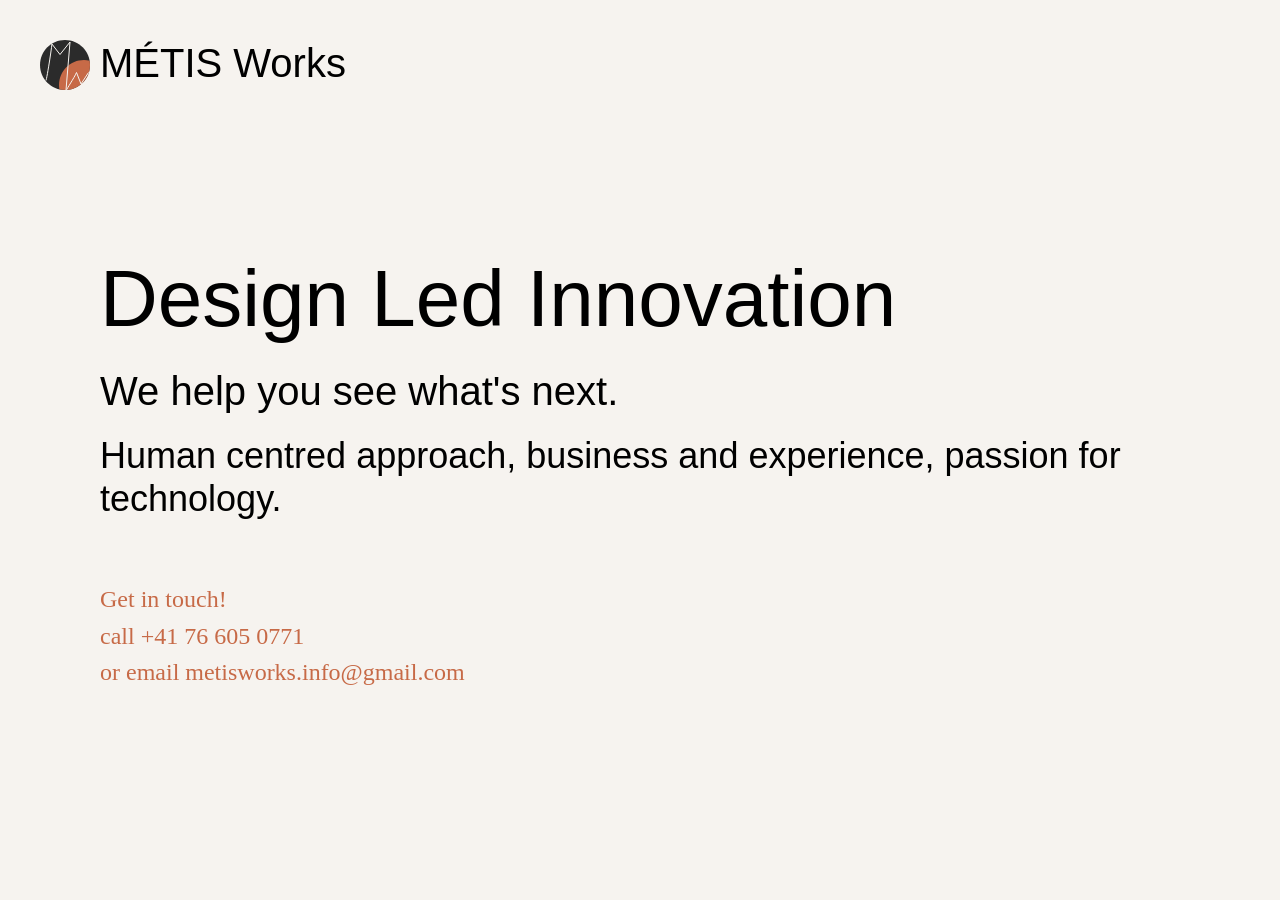
==== index.html @ a47b6bac "Remove background element to match current Figma design" ====
<!DOCTYPE html>
<html lang="en">
<head>
    <meta charset="UTF-8">
    <meta name="viewport" content="width=device-width, initial-scale=1.0">
    <title>MÉTIS Works - Design Led Innovation</title>
    <meta name="description" content="We help you see what's next by bridging human centricity, technology and business goals.">
    <meta name="keywords" content="design, innovation, technology, human-centric design">
    <meta name="author" content="MÉTIS Works">
    
    <!-- Open Graph / Social Media -->
    <meta property="og:type" content="website">
    <meta property="og:title" content="MÉTIS Works - Design Led Innovation">
    <meta property="og:description" content="We help you see what's next by bridging human centricity, technology and business goals.">
    
    <!-- Favicon -->
    <link rel="icon" type="image/svg+xml" href="assets/logo.svg">
    
    <link rel="stylesheet" href="styles.css">
</head>
<body>
    <div class="container">
        <!-- Logo -->
        <div class="logo-container">
            <img src="assets/logo.svg" alt="MÉTIS Works Logo" class="logo">
        </div>

        <!-- Brand Name -->
        <h1 class="brand-name">MÉTIS Works</h1>

        <!-- Main Content Wrapper with 75px Gap -->
        <div class="main-content-wrapper">
            <!-- Content Container -->
            <div class="content-container">
                <h2 class="main-heading">Design Led Innovation</h2>
                <p class="description-line1">We  help you see what's next.</p>
                <p class="description-line2">Human centred approach, business and experience, passion for technology.</p>
            </div>

            <!-- Contact Information -->
            <div class="contact-info">
                Get in touch!<br>
                call +41 76 605 0771<br>
                or email metisworks.info@gmail.com
            </div>
        </div>
    </div>
</body>
</html>
---- styles.css ----
/* Reset and Base Styles */
* {
    margin: 0;
    padding: 0;
    box-sizing: border-box;
}

body {
    font-family: 'Helvetica Neue', Helvetica, Arial, sans-serif;
    background-color: #F6F3EF;
    color: #000000;
    overflow-x: hidden;
    overflow-y: auto;
    position: relative;
    min-height: 100vh;
    -webkit-font-smoothing: antialiased;
    -moz-osx-font-smoothing: grayscale;
    text-rendering: optimizeLegibility;
}

/* Main Container */
.container {
    width: 1440px;
    height: 1024px;
    position: relative;
    background-color: #F6F3EF;
    margin: 0 auto;
}

/* Logo */
.logo-container {
    position: absolute;
    left: 56px;
    top: 50px;
    width: 50px;
    height: 51px;
    z-index: 10;
}

.logo {
    width: 100%;
    height: 100%;
    display: block;
}

/* Brand Name */
.brand-name {
    position: absolute;
    left: 131px;
    top: 47px;
    width: 318px;
    height: 58px;
    font-family: 'Helvetica Neue', Helvetica, Arial, sans-serif;
    font-weight: 400;
    font-size: 50px;
    line-height: 1.193em;
    color: #000000;
    margin: 0;
    z-index: 10;
}

/* Main Content Wrapper with 75px Gap */
.main-content-wrapper {
    position: absolute;
    left: 123px;
    top: 358px;
    width: 1397px;
    display: flex;
    flex-direction: column;
    gap: 75px;
    z-index: 10;
}

/* Content Container with 20px Internal Gap */
.content-container {
    display: flex;
    flex-direction: column;
    gap: 20px;
}

/* Main Heading */
.main-heading {
    font-family: 'Helvetica Neue', Helvetica, Arial, sans-serif;
    font-weight: 500;
    font-size: 100px;
    line-height: 1.221em;
    color: #000000;
    margin: 0;
}

/* Description Line 1 */
.description-line1 {
    font-family: 'Helvetica Neue', Helvetica, Arial, sans-serif;
    font-weight: 400;
    font-size: 50px;
    line-height: 1.193em;
    color: #000000;
    margin: 0;
}

/* Description Line 2 */
.description-line2 {
    font-family: 'Helvetica Neue', Helvetica, Arial, sans-serif;
    font-weight: 400;
    font-size: 44px;
    line-height: 1.193em;
    color: #000000;
    margin: 0;
    max-width: 1034px;
}

/* Contact Information */
.contact-info {
    width: 1020px;
    font-family: 'Canela', Georgia, serif;
    font-weight: 400;
    font-size: 30px;
    line-height: 1.51em;
    color: #C76A47;
    margin: 0;
}

/* Responsive Design */
@media screen and (max-width: 1440px) {
    .container {
        width: 100%;
        height: auto;
        min-height: 100vh;
        padding: 40px 60px;
    }

    .logo-container {
        left: 40px;
        top: 40px;
    }

    .brand-name {
        left: 100px;
        top: 40px;
        font-size: 40px;
        width: auto;
    }

    .main-content-wrapper {
        left: 100px;
        top: 250px;
        width: calc(100% - 200px);
        gap: 60px;
    }

    .content-container {
        gap: 20px;
    }

    .main-heading {
        font-size: 80px;
    }

    .description-line1 {
        font-size: 40px;
    }

    .description-line2 {
        font-size: 36px;
        max-width: 100%;
    }

    .contact-info {
        font-size: 24px;
        width: 100%;
    }
}

@media screen and (max-width: 768px) {
    .container {
        padding: 20px 30px;
    }

    .logo-container {
        left: 20px;
        top: 20px;
        width: 40px;
        height: 40px;
    }

    .brand-name {
        left: 70px;
        top: 22px;
        font-size: 28px;
    }

    .main-content-wrapper {
        left: 30px;
        top: 130px;
        width: calc(100% - 60px);
        gap: 50px;
    }

    .content-container {
        gap: 15px;
    }

    .main-heading {
        font-size: 48px;
    }

    .description-line1 {
        font-size: 24px;
    }

    .description-line2 {
        font-size: 22px;
        max-width: 100%;
    }

    .contact-info {
        font-size: 18px;
        width: 100%;
    }
}
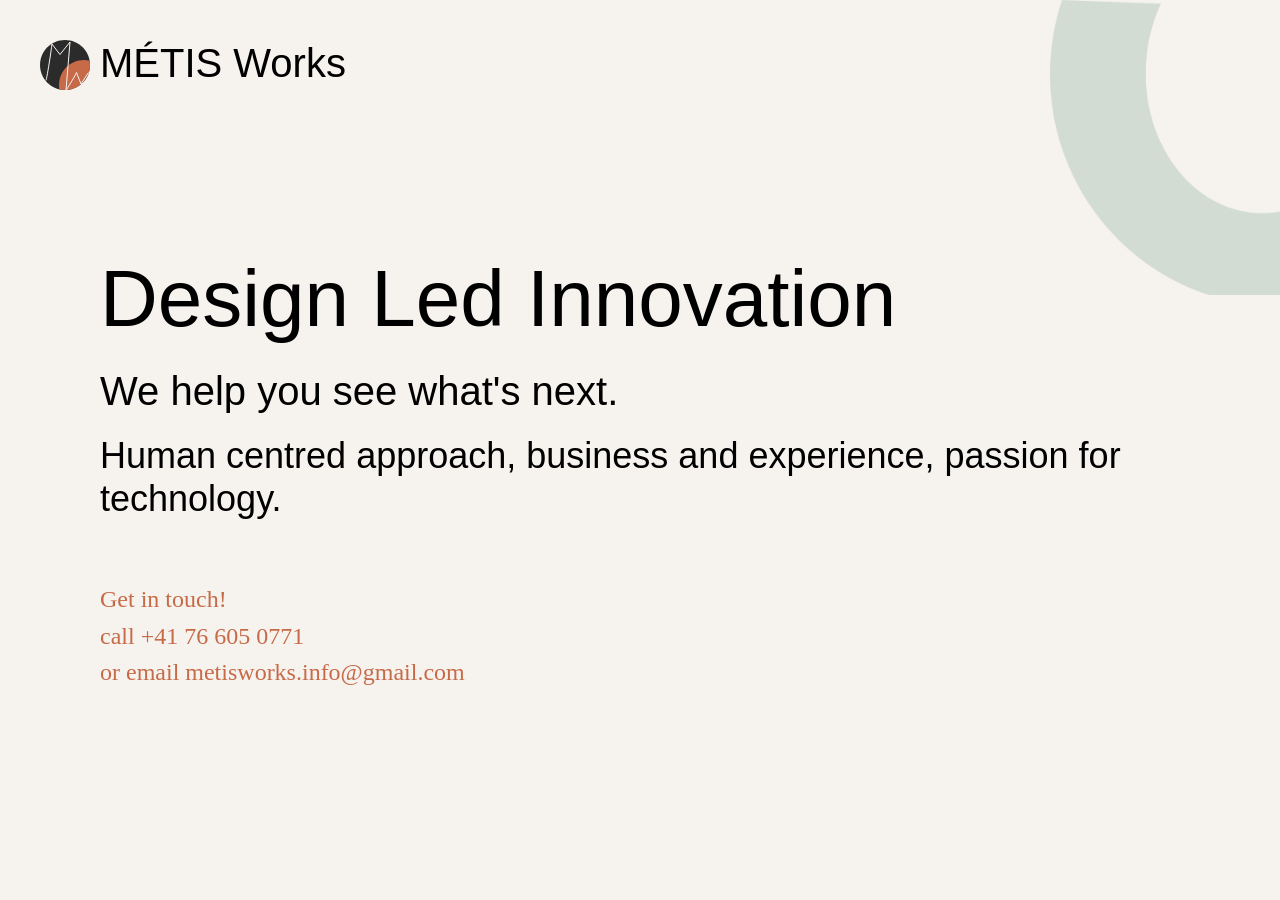
==== commit 2b4fac4f: "Restore background element - confirmed present in Figma at position x:1184 y:-1" ====
--- a/index.html
+++ b/index.html
@@ -20,6 +20,11 @@
 </head>
 <body>
     <div class="container">
+        <!-- Decorative Background Elements (Bottom Layer) -->
+        <div class="background-shapes">
+            <img src="assets/background-shape-updated.png" alt="" class="background-shape-img">
+        </div>
+
         <!-- Logo -->
         <div class="logo-container">
             <img src="assets/logo.svg" alt="MÉTIS Works Logo" class="logo">
--- a/styles.css
+++ b/styles.css
@@ -120,6 +120,25 @@
     margin: 0;
 }
 
+/* Background Decorative Shapes */
+.background-shapes {
+    position: absolute;
+    left: 1184px;
+    top: -1px;
+    width: 353.29px;
+    height: 369.69px;
+    z-index: 1;
+    pointer-events: none;
+}
+
+.background-shape-img {
+    width: 100%;
+    height: 100%;
+    display: block;
+    object-fit: cover;
+    object-position: top left;
+}
+
 /* Responsive Design */
 @media screen and (max-width: 1440px) {
     .container {
@@ -169,6 +188,19 @@
         font-size: 24px;
         width: 100%;
     }
+
+    .background-shapes {
+        left: auto;
+        right: -50px;
+        top: 0;
+        width: 280px;
+        height: 295px;
+    }
+    
+    .background-shape-img {
+        width: 100%;
+        height: 100%;
+    }
 }
 
 @media screen and (max-width: 768px) {
@@ -217,5 +249,19 @@
         font-size: 18px;
         width: 100%;
     }
-}
-
+
+    .background-shapes {
+        left: auto;
+        right: -80px;
+        top: 0;
+        width: 200px;
+        height: 210px;
+    }
+    
+    .background-shape-img {
+        width: 100%;
+        height: 100%;
+        opacity: 0.8;
+    }
+}
+
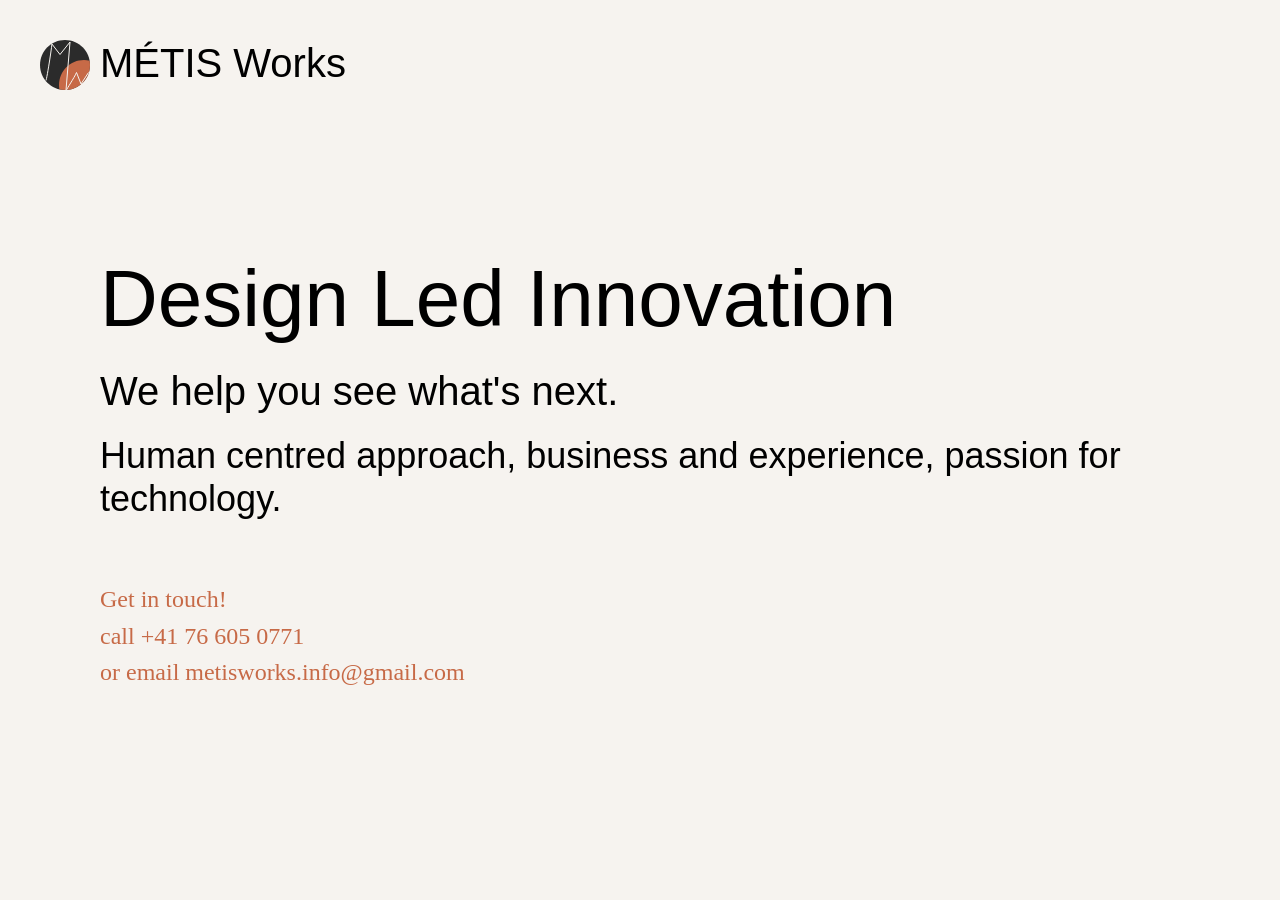
==== commit 1283ae1f: "Remove background-shape-updated.png and all related code" ====
--- a/index.html
+++ b/index.html
@@ -20,11 +20,6 @@
 </head>
 <body>
     <div class="container">
-        <!-- Decorative Background Elements (Bottom Layer) -->
-        <div class="background-shapes">
-            <img src="assets/background-shape-updated.png" alt="" class="background-shape-img">
-        </div>
-
         <!-- Logo -->
         <div class="logo-container">
             <img src="assets/logo.svg" alt="MÉTIS Works Logo" class="logo">
--- a/styles.css
+++ b/styles.css
@@ -120,25 +120,6 @@
     margin: 0;
 }
 
-/* Background Decorative Shapes */
-.background-shapes {
-    position: absolute;
-    left: 1184px;
-    top: -1px;
-    width: 353.29px;
-    height: 369.69px;
-    z-index: 1;
-    pointer-events: none;
-}
-
-.background-shape-img {
-    width: 100%;
-    height: 100%;
-    display: block;
-    object-fit: cover;
-    object-position: top left;
-}
-
 /* Responsive Design */
 @media screen and (max-width: 1440px) {
     .container {
@@ -188,19 +169,6 @@
         font-size: 24px;
         width: 100%;
     }
-
-    .background-shapes {
-        left: auto;
-        right: -50px;
-        top: 0;
-        width: 280px;
-        height: 295px;
-    }
-    
-    .background-shape-img {
-        width: 100%;
-        height: 100%;
-    }
 }
 
 @media screen and (max-width: 768px) {
@@ -249,19 +217,5 @@
         font-size: 18px;
         width: 100%;
     }
-
-    .background-shapes {
-        left: auto;
-        right: -80px;
-        top: 0;
-        width: 200px;
-        height: 210px;
-    }
-    
-    .background-shape-img {
-        width: 100%;
-        height: 100%;
-        opacity: 0.8;
-    }
-}
-
+}
+
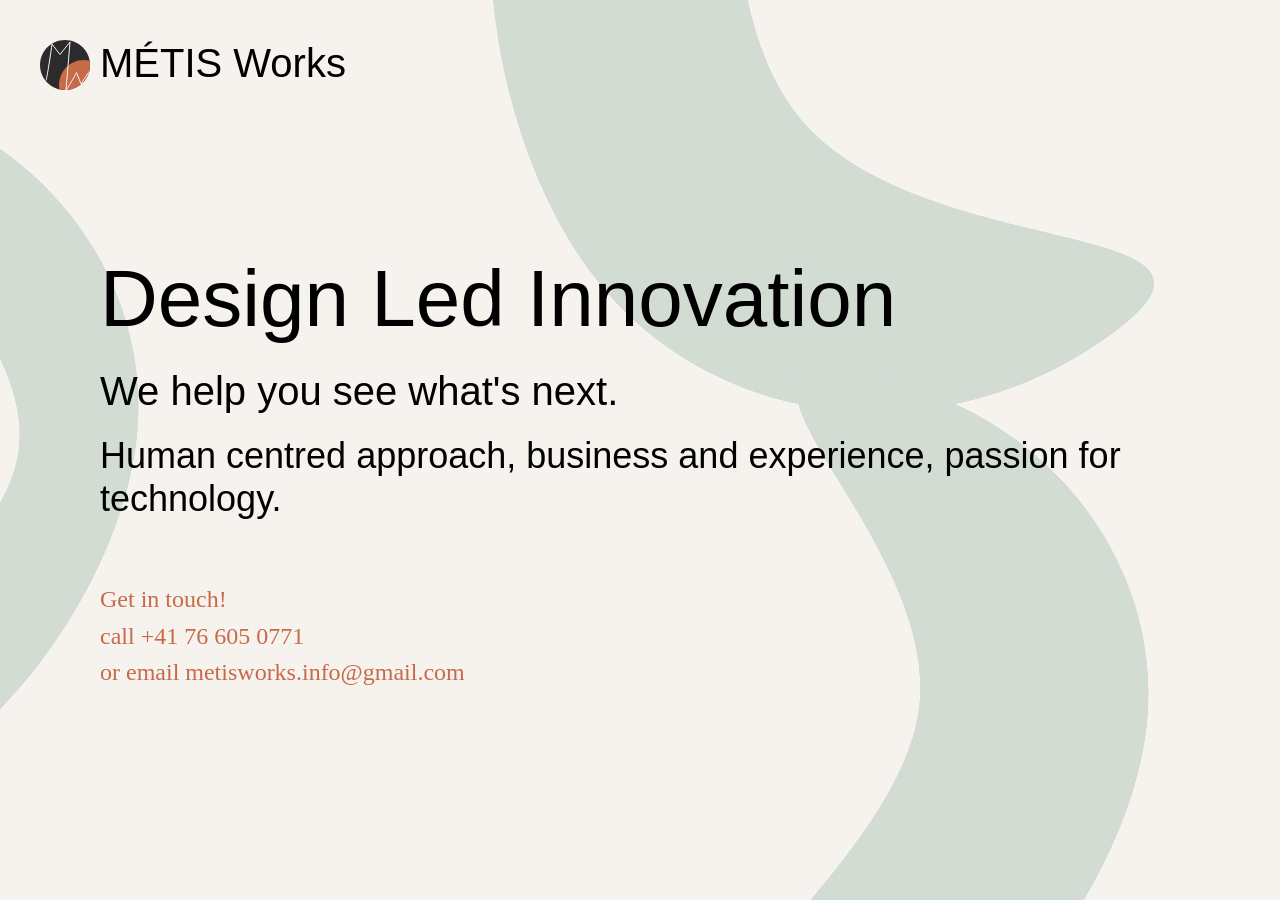
==== commit 99e5fc29: "Add 3 background ellipses from Figma with exact positioning and responsive design" ====
--- a/index.html
+++ b/index.html
@@ -20,6 +20,13 @@
 </head>
 <body>
     <div class="container">
+        <!-- Background Ellipses (Bottom Layer) -->
+        <div class="background-ellipses">
+            <img src="assets/ellipse-7.svg" alt="" class="ellipse-7">
+            <img src="assets/ellipse-5.svg" alt="" class="ellipse-5">
+            <img src="assets/ellipse-6.svg" alt="" class="ellipse-6">
+        </div>
+
         <!-- Logo -->
         <div class="logo-container">
             <img src="assets/logo.svg" alt="MÉTIS Works Logo" class="logo">
--- a/styles.css
+++ b/styles.css
@@ -120,6 +120,42 @@
     margin: 0;
 }
 
+/* Background Ellipses */
+.background-ellipses {
+    position: absolute;
+    top: 0;
+    left: 0;
+    width: 100%;
+    height: 100%;
+    z-index: 1;
+    pointer-events: none;
+    overflow: hidden;
+}
+
+.ellipse-7 {
+    position: absolute;
+    left: -442.08px;
+    top: 124.36px;
+    width: 657.69px;
+    height: 1041.28px;
+}
+
+.ellipse-5 {
+    position: absolute;
+    left: 676px;
+    top: -508px;
+    width: 998.61px;
+    height: 1097.73px;
+}
+
+.ellipse-6 {
+    position: absolute;
+    left: 985px;
+    top: 533px;
+    width: 674.61px;
+    height: 1043.98px;
+}
+
 /* Responsive Design */
 @media screen and (max-width: 1440px) {
     .container {
@@ -169,6 +205,27 @@
         font-size: 24px;
         width: 100%;
     }
+
+    .ellipse-7 {
+        left: -309px;
+        top: 87px;
+        width: 460px;
+        height: 729px;
+    }
+
+    .ellipse-5 {
+        left: 473px;
+        top: -356px;
+        width: 699px;
+        height: 768px;
+    }
+
+    .ellipse-6 {
+        left: 689px;
+        top: 373px;
+        width: 472px;
+        height: 731px;
+    }
 }
 
 @media screen and (max-width: 768px) {
@@ -217,5 +274,26 @@
         font-size: 18px;
         width: 100%;
     }
-}
-
+
+    .ellipse-7 {
+        left: -221px;
+        top: 62px;
+        width: 329px;
+        height: 521px;
+    }
+
+    .ellipse-5 {
+        left: 338px;
+        top: -254px;
+        width: 499px;
+        height: 549px;
+    }
+
+    .ellipse-6 {
+        left: 493px;
+        top: 267px;
+        width: 337px;
+        height: 522px;
+    }
+}
+
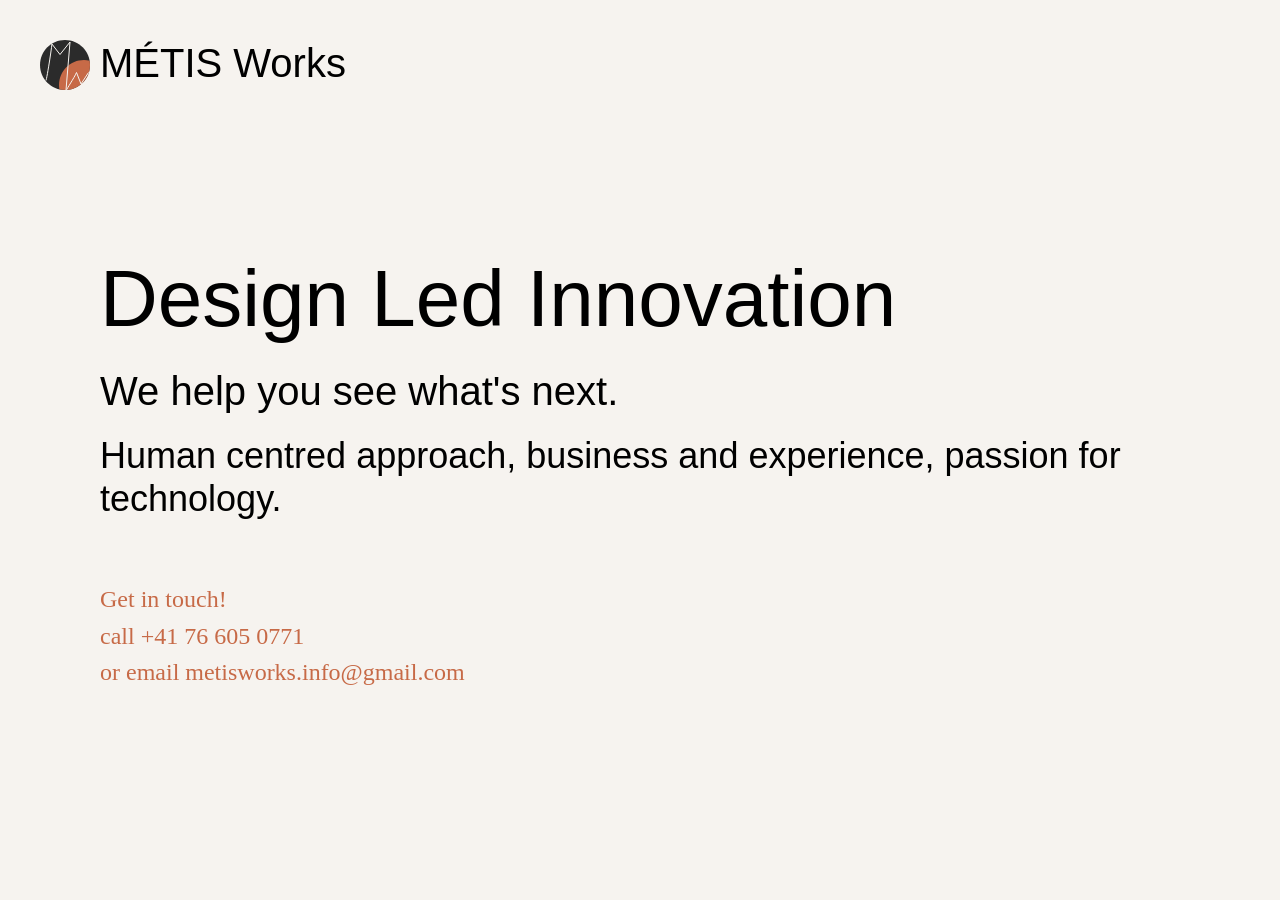
==== commit 95d39278: "Revert "Add 3 background ellipses from Figma with exact positioning and responsive design" This reve" ====
--- a/index.html
+++ b/index.html
@@ -20,13 +20,6 @@
 </head>
 <body>
     <div class="container">
-        <!-- Background Ellipses (Bottom Layer) -->
-        <div class="background-ellipses">
-            <img src="assets/ellipse-7.svg" alt="" class="ellipse-7">
-            <img src="assets/ellipse-5.svg" alt="" class="ellipse-5">
-            <img src="assets/ellipse-6.svg" alt="" class="ellipse-6">
-        </div>
-
         <!-- Logo -->
         <div class="logo-container">
             <img src="assets/logo.svg" alt="MÉTIS Works Logo" class="logo">
--- a/styles.css
+++ b/styles.css
@@ -120,42 +120,6 @@
     margin: 0;
 }
 
-/* Background Ellipses */
-.background-ellipses {
-    position: absolute;
-    top: 0;
-    left: 0;
-    width: 100%;
-    height: 100%;
-    z-index: 1;
-    pointer-events: none;
-    overflow: hidden;
-}
-
-.ellipse-7 {
-    position: absolute;
-    left: -442.08px;
-    top: 124.36px;
-    width: 657.69px;
-    height: 1041.28px;
-}
-
-.ellipse-5 {
-    position: absolute;
-    left: 676px;
-    top: -508px;
-    width: 998.61px;
-    height: 1097.73px;
-}
-
-.ellipse-6 {
-    position: absolute;
-    left: 985px;
-    top: 533px;
-    width: 674.61px;
-    height: 1043.98px;
-}
-
 /* Responsive Design */
 @media screen and (max-width: 1440px) {
     .container {
@@ -205,27 +169,6 @@
         font-size: 24px;
         width: 100%;
     }
-
-    .ellipse-7 {
-        left: -309px;
-        top: 87px;
-        width: 460px;
-        height: 729px;
-    }
-
-    .ellipse-5 {
-        left: 473px;
-        top: -356px;
-        width: 699px;
-        height: 768px;
-    }
-
-    .ellipse-6 {
-        left: 689px;
-        top: 373px;
-        width: 472px;
-        height: 731px;
-    }
 }
 
 @media screen and (max-width: 768px) {
@@ -274,26 +217,5 @@
         font-size: 18px;
         width: 100%;
     }
-
-    .ellipse-7 {
-        left: -221px;
-        top: 62px;
-        width: 329px;
-        height: 521px;
-    }
-
-    .ellipse-5 {
-        left: 338px;
-        top: -254px;
-        width: 499px;
-        height: 549px;
-    }
-
-    .ellipse-6 {
-        left: 493px;
-        top: 267px;
-        width: 337px;
-        height: 522px;
-    }
-}
-
+}
+
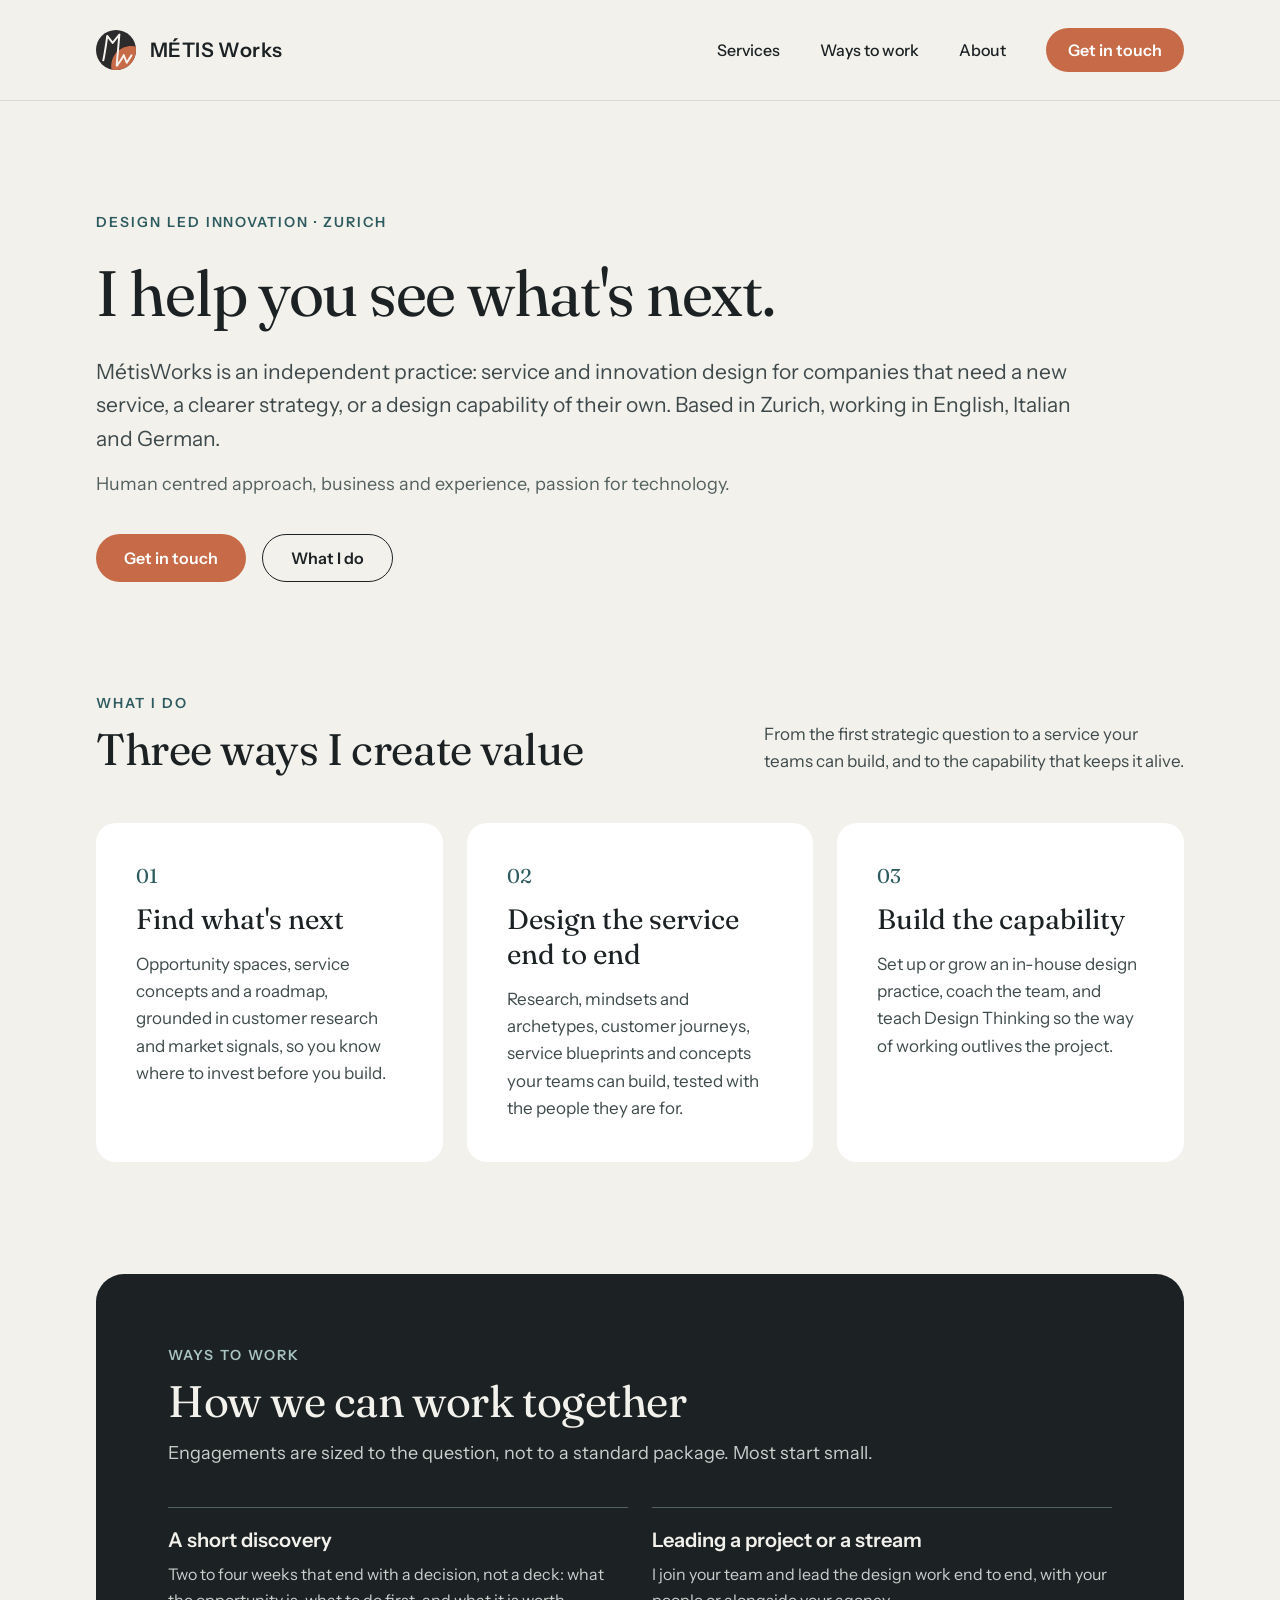
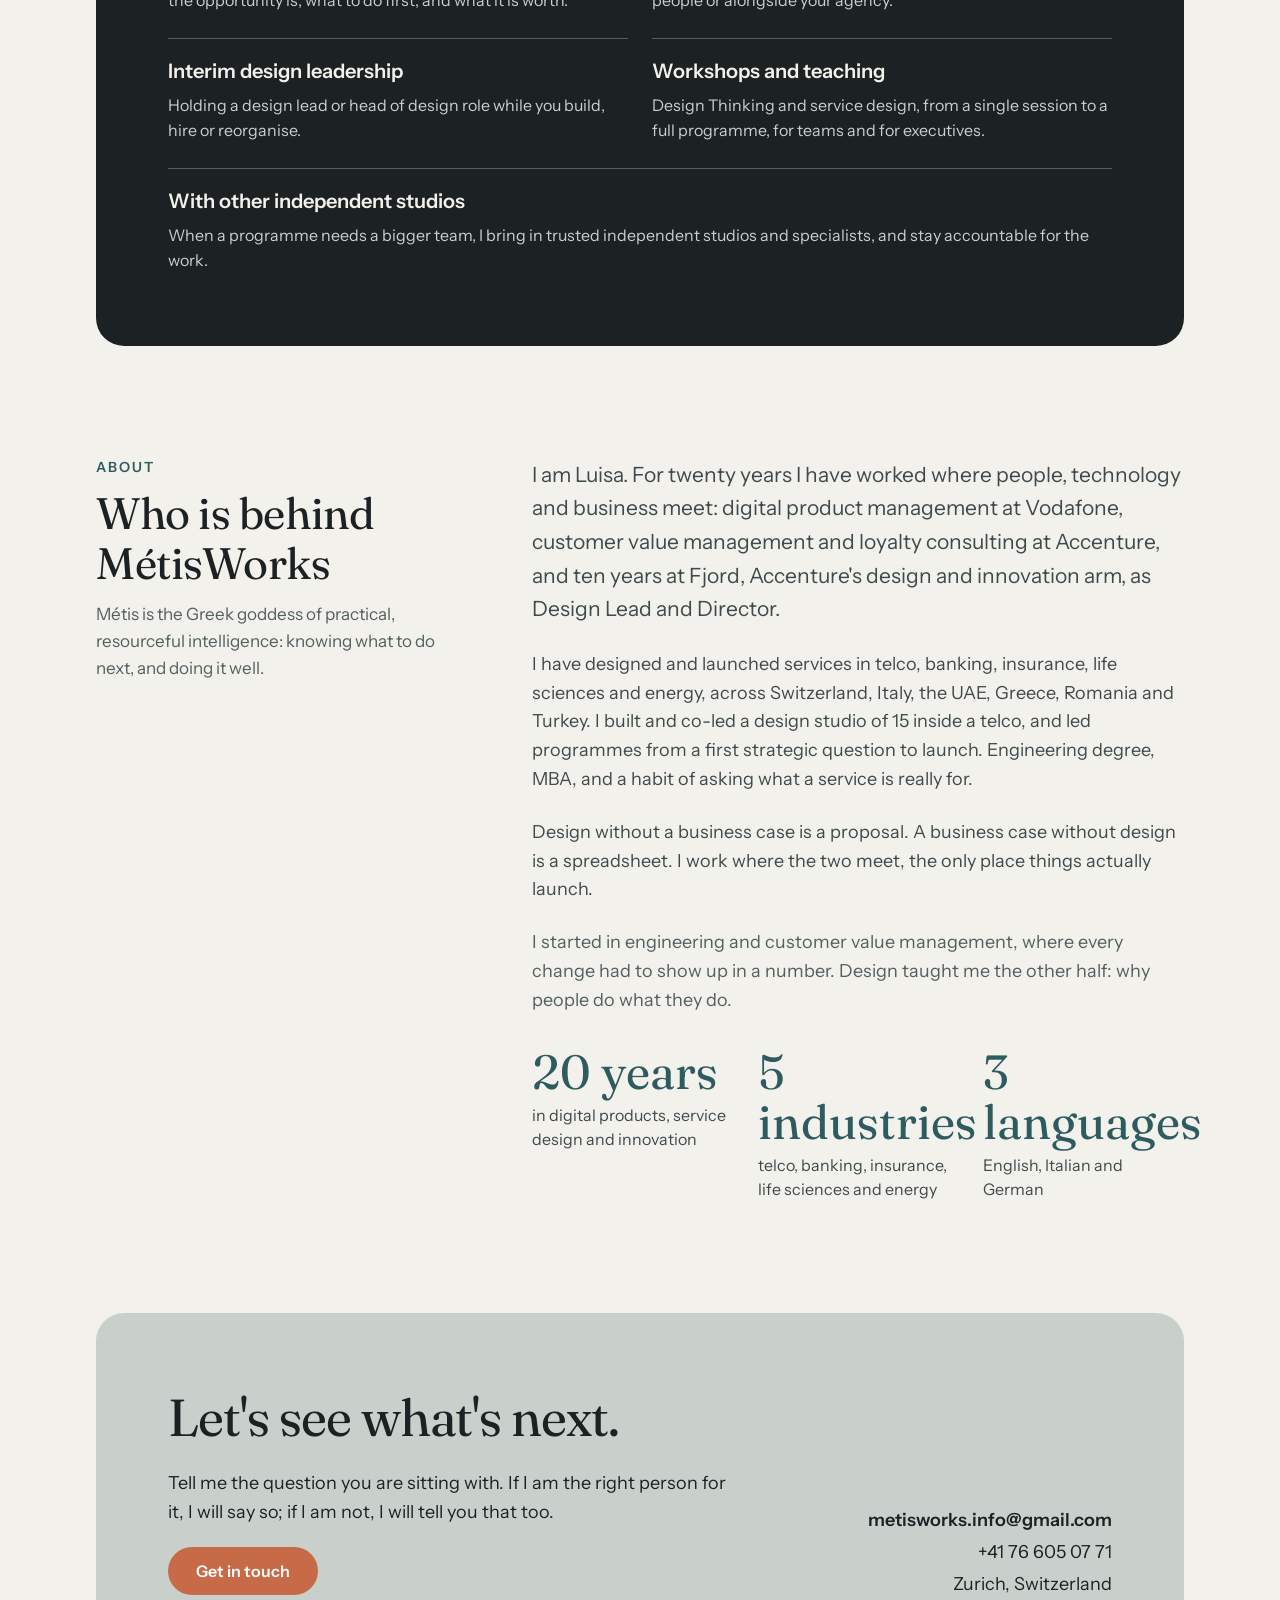
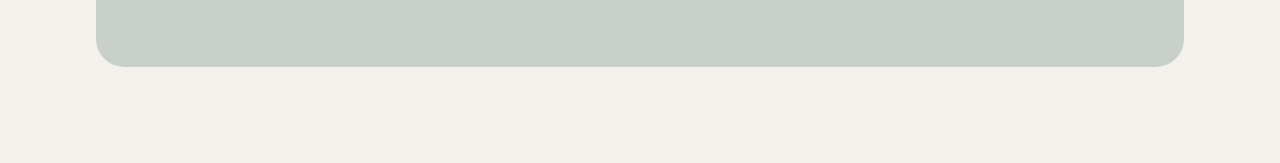
==== commit 3eecc434: "Update index.xml file from 23092026" ====
--- a/index.html
+++ b/index.html
@@ -1,50 +1,177 @@
-<!DOCTYPE html>
+<!doctype html>
 <html lang="en">
 <head>
-    <meta charset="UTF-8">
-    <meta name="viewport" content="width=device-width, initial-scale=1.0">
-    <title>MÉTIS Works - Design Led Innovation</title>
-    <meta name="description" content="We help you see what's next by bridging human centricity, technology and business goals.">
-    <meta name="keywords" content="design, innovation, technology, human-centric design">
-    <meta name="author" content="MÉTIS Works">
-    
-    <!-- Open Graph / Social Media -->
-    <meta property="og:type" content="website">
-    <meta property="og:title" content="MÉTIS Works - Design Led Innovation">
-    <meta property="og:description" content="We help you see what's next by bridging human centricity, technology and business goals.">
-    
-    <!-- Favicon -->
-    <link rel="icon" type="image/svg+xml" href="assets/logo.svg">
-    
-    <link rel="stylesheet" href="styles.css">
+<meta charset="utf-8">
+<meta name="viewport" content="width=device-width, initial-scale=1">
+<title>MÉTIS Works — Design Led Innovation</title>
+<meta name="description" content="MétisWorks is an independent practice in Zurich: service and innovation design for companies that need a new service, a clearer strategy, or a design capability of their own.">
+<meta property="og:title" content="MÉTIS Works — Design Led Innovation">
+<meta property="og:description" content="Service and innovation design from Zurich. I help you see what's next.">
+<meta property="og:type" content="website">
+<meta property="og:url" content="https://metisworks.net/">
+<link rel="icon" href="[data-uri]">
+<link rel="preconnect" href="https://fonts.googleapis.com">
+<link rel="preconnect" href="https://fonts.gstatic.com" crossorigin>
+<link href="https://fonts.googleapis.com/css2?family=Fraunces:opsz,wght@9..144,400;9..144,500;9..144,600&amp;family=Instrument+Sans:wght@400;500;600&amp;display=swap" rel="stylesheet">
+<style>*{box-sizing:border-box}
+html{scroll-behavior:smooth}
+html,body{margin:0;background:#F3F1EC;font-family:'Instrument Sans','Helvetica Neue',Helvetica,Arial,sans-serif;color:#1C2224}
+a{color:#C76A47;text-decoration:none}a:hover{color:#A9552F;text-decoration:underline}
+.frame>header{position:sticky;top:0;z-index:20;background:#F3F1EC}
+section[id]{scroll-margin-top:100px}
+
+@media (max-width: 1000px){
+  .page [style*="flex-direction: row"], .frame [style*="flex-direction: row"]{flex-wrap:wrap !important}
+  .page [style*="flex-direction: row"]>*, .frame [style*="flex-direction: row"]>*{flex-basis:280px !important}
+  [style*="padding: 112px 96px"],[style*="padding: 96px 96px"],[style*="padding: 0px 96px"],[style*="padding: 28px 96px"],[style*="padding: 32px 96px"],[style*="padding: 16px 96px"],[style*="padding: 64px 96px"],[style*="padding: 72px 96px"]{padding-left:24px !important;padding-right:24px !important}
+  [style*="margin: 96px 96px"]{margin-left:24px !important;margin-right:24px !important}
+  [style*="padding: 72px"]{padding:32px !important}
+  h1{font-size:40px !important}
+  h2{font-size:32px !important}
+  nav[aria-label="Main"]{gap:16px !important;flex-wrap:wrap}
+  header>*, nav[aria-label="Main"]>*, a[style*="border-radius: 999px"], span[style*="border-radius: 999px"]{flex-basis:auto !important}
+  header{gap:16px !important}
+}
+</style>
 </head>
 <body>
-    <div class="container">
-        <!-- Logo -->
-        <div class="logo-container">
-            <img src="assets/logo.svg" alt="MÉTIS Works Logo" class="logo">
-        </div>
+<div class="frame" style="max-width: 1440px; margin: 0px auto; min-height: 100vh; box-sizing: border-box; background: #F3F1EC; display: flex; flex-direction: column; align-items: stretch;">
 
-        <!-- Brand Name -->
-        <h1 class="brand-name">MÉTIS Works</h1>
+<header style="display: flex; flex-direction: row; justify-content: space-between; align-items: center; gap: 48px; padding: 28px 96px; border-bottom: 1px solid #D9DCD7;">
+<a href="#top" style="display: flex; flex-direction: row; gap: 14px; align-items: center; color: #1C2224; text-decoration: none;">
+<svg width="40" height="40" viewBox="0 0 50 50" fill="none" xmlns="http://www.w3.org/2000/svg" role="img" aria-label="MétisWorks">
+<circle cx="25" cy="25" r="25" fill="#2B2B2B"/>
+<path d="M44 20C45.9321 20 47.8129 20.2199 49.6191 20.6348C49.8688 22.0523 50 23.5109 50 25C50 38.8071 38.8071 50 25 50C23.0675 50 21.1865 49.7793 19.3799 49.3643C19.1304 47.9471 19 46.4887 19 45C19 31.1929 30.1929 20 44 20Z" fill="#C76A47"/>
+<path d="M9.04 37.6C9.04 40.12 12.82 17.86 14.027 7.36L20.8 16.18L29.2 5.68L25.84 44.32" fill="none" stroke="#F6F3EF" stroke-width="2.44" stroke-linecap="round" stroke-linejoin="round"/>
+<path d="M26.68 44.32C26.68 43.648 32.7 35.92 34.66 31.3L38.44 40.96L44.32 31.72" fill="none" stroke="#F6F3EF" stroke-width="2.44" stroke-linecap="round" stroke-linejoin="round"/>
+</svg>
+<span style="font-size: 20px; font-weight: 600; letter-spacing: 0.02em;">MÉTIS Works</span>
+</a>
+<nav aria-label="Main" style="display: flex; flex-direction: row; gap: 40px; align-items: center; font-size: 16px; font-weight: 500;">
+<a href="#services" style="color: #1C2224;">Services</a>
+<a href="#ways" style="color: #1C2224;">Ways to work</a>
+<a href="#about" style="color: #1C2224;">About</a>
+<a href="#contact" style="display: inline-flex; align-items: center; min-height: 44px; padding: 0px 22px; border-radius: 999px; background: #C76A47; color: #FFFFFF; font-weight: 600;">Get in touch</a>
+</nav>
+</header>
 
-        <!-- Main Content Wrapper with 75px Gap -->
-        <div class="main-content-wrapper">
-            <!-- Content Container -->
-            <div class="content-container">
-                <h2 class="main-heading">Design Led Innovation</h2>
-                <p class="description-line1">We  help you see what's next.</p>
-                <p class="description-line2">Human centred approach, business and experience, passion for technology.</p>
-            </div>
+<section id="top" style="display: flex; flex-direction: column; gap: 64px; align-items: stretch; padding: 112px 96px 96px;">
+<div style="display: flex; flex-direction: column; gap: 28px; max-width: 980px;">
+<div style="font-size: 14px; font-weight: 600; letter-spacing: 0.14em; color: #2E5B5F;">DESIGN LED INNOVATION · ZURICH</div>
+<h1 style="margin: 0px; font-family: 'Fraunces', Georgia, serif; font-weight: 400; font-size: 64px; line-height: 1.06; letter-spacing: -0.02em;">I help you see what's next.</h1>
+<div style="display: flex; flex-direction: column; gap: 14px;">
+<p style="margin: 0px; font-size: 21px; line-height: 1.6; color: #3E4A4B;">MétisWorks is an independent practice: service and innovation design for companies that need a new service, a clearer strategy, or a design capability of their own. Based in Zurich, working in English, Italian and German.</p>
+<p style="margin: 0px; font-size: 18px; line-height: 1.6; color: #52605F;">Human centred approach, business and experience, passion for technology.</p>
+</div>
+<div style="display: flex; flex-direction: row; gap: 16px; align-items: center; padding-top: 8px;">
+<a href="#contact" style="display: inline-flex; align-items: center; min-height: 48px; padding: 0px 28px; border-radius: 999px; background: #C76A47; color: #FFFFFF; font-size: 16px; font-weight: 600;">Get in touch</a>
+<a href="#services" style="display: inline-flex; align-items: center; min-height: 48px; padding: 0px 28px; border-radius: 999px; border: 1px solid #1C2224; color: #1C2224; font-size: 16px; font-weight: 600;">What I do</a>
+</div>
+</div>
+</section>
 
-            <!-- Contact Information -->
-            <div class="contact-info">
-                Get in touch!<br>
-                call +41 76 605 0771<br>
-                or email metisworks.info@gmail.com
-            </div>
-        </div>
-    </div>
+<section id="services" style="display: flex; flex-direction: column; gap: 48px; padding: 16px 96px 0px;">
+<div style="display: flex; flex-direction: row; gap: 32px; align-items: flex-end;">
+<div style="display: flex; flex-direction: column; gap: 12px; flex: 1 1 0px; min-width: 0px;">
+<div style="font-size: 14px; font-weight: 600; letter-spacing: 0.14em; color: #2E5B5F;">WHAT I DO</div>
+<h2 style="margin: 0px; font-family: 'Fraunces', Georgia, serif; font-weight: 400; font-size: 44px; line-height: 1.15; letter-spacing: -0.01em;">Three ways I create value</h2>
+</div>
+<p style="margin: 0px; font-size: 17px; line-height: 1.6; color: #3E4A4B; flex: 0 1 420px;">From the first strategic question to a service your teams can build, and to the capability that keeps it alive.</p>
+</div>
+<div style="display: flex; flex-direction: row; gap: 24px; align-items: stretch;">
+<div style="display: flex; flex-direction: column; gap: 14px; flex: 1 1 0px; min-width: 0px; padding: 40px; background: #FFFFFF; border-radius: 20px;">
+<div style="font-family: 'Fraunces', Georgia, serif; font-size: 20px; color: #2E5B5F;">01</div>
+<h3 style="margin: 0px; font-family: 'Fraunces', Georgia, serif; font-weight: 400; font-size: 28px; line-height: 1.25;">Find what's next</h3>
+<p style="margin: 0px; font-size: 17px; line-height: 1.6; color: #3E4A4B;">Opportunity spaces, service concepts and a roadmap, grounded in customer research and market signals, so you know where to invest before you build.</p>
+</div>
+<div style="display: flex; flex-direction: column; gap: 14px; flex: 1 1 0px; min-width: 0px; padding: 40px; background: #FFFFFF; border-radius: 20px;">
+<div style="font-family: 'Fraunces', Georgia, serif; font-size: 20px; color: #2E5B5F;">02</div>
+<h3 style="margin: 0px; font-family: 'Fraunces', Georgia, serif; font-weight: 400; font-size: 28px; line-height: 1.25;">Design the service end to end</h3>
+<p style="margin: 0px; font-size: 17px; line-height: 1.6; color: #3E4A4B;">Research, mindsets and archetypes, customer journeys, service blueprints and concepts your teams can build, tested with the people they are for.</p>
+</div>
+<div style="display: flex; flex-direction: column; gap: 14px; flex: 1 1 0px; min-width: 0px; padding: 40px; background: #FFFFFF; border-radius: 20px;">
+<div style="font-family: 'Fraunces', Georgia, serif; font-size: 20px; color: #2E5B5F;">03</div>
+<h3 style="margin: 0px; font-family: 'Fraunces', Georgia, serif; font-weight: 400; font-size: 28px; line-height: 1.25;">Build the capability</h3>
+<p style="margin: 0px; font-size: 17px; line-height: 1.6; color: #3E4A4B;">Set up or grow an in-house design practice, coach the team, and teach Design Thinking so the way of working outlives the project.</p>
+</div>
+</div>
+</section>
+
+<section id="ways" style="display: flex; flex-direction: column; padding: 112px 96px 0px;">
+<div style="display: flex; flex-direction: column; gap: 40px; padding: 72px; background: #1C2224; border-radius: 28px;">
+<div style="display: flex; flex-direction: column; gap: 12px;">
+<div style="font-size: 14px; font-weight: 600; letter-spacing: 0.14em; color: #A9C4C2;">WAYS TO WORK</div>
+<h2 style="margin: 0px; font-family: 'Fraunces', Georgia, serif; font-weight: 400; font-size: 44px; line-height: 1.15; letter-spacing: -0.01em; color: #F3F1EC;">How we can work together</h2>
+<p style="margin: 0px; font-size: 18px; line-height: 1.6; color: #C9D0CC; max-width: 820px;">Engagements are sized to the question, not to a standard package. Most start small.</p>
+</div>
+<div style="display: flex; flex-direction: row; gap: 24px; align-items: stretch; flex-wrap: wrap;">
+<div style="display: flex; flex-direction: column; gap: 10px; flex: 1 1 300px; min-width: 0px; padding-top: 20px; border-top: 1px solid #52605F;">
+<h3 style="margin: 0px; font-size: 20px; font-weight: 600; color: #F3F1EC;">A short discovery</h3>
+<p style="margin: 0px; font-size: 16px; line-height: 1.6; color: #C9D0CC;">Two to four weeks that end with a decision, not a deck: what the opportunity is, what to do first, and what it is worth.</p>
+</div>
+<div style="display: flex; flex-direction: column; gap: 10px; flex: 1 1 300px; min-width: 0px; padding-top: 20px; border-top: 1px solid #52605F;">
+<h3 style="margin: 0px; font-size: 20px; font-weight: 600; color: #F3F1EC;">Leading a project or a stream</h3>
+<p style="margin: 0px; font-size: 16px; line-height: 1.6; color: #C9D0CC;">I join your team and lead the design work end to end, with your people or alongside your agency.</p>
+</div>
+<div style="display: flex; flex-direction: column; gap: 10px; flex: 1 1 300px; min-width: 0px; padding-top: 20px; border-top: 1px solid #52605F;">
+<h3 style="margin: 0px; font-size: 20px; font-weight: 600; color: #F3F1EC;">Interim design leadership</h3>
+<p style="margin: 0px; font-size: 16px; line-height: 1.6; color: #C9D0CC;">Holding a design lead or head of design role while you build, hire or reorganise.</p>
+</div>
+<div style="display: flex; flex-direction: column; gap: 10px; flex: 1 1 300px; min-width: 0px; padding-top: 20px; border-top: 1px solid #52605F;">
+<h3 style="margin: 0px; font-size: 20px; font-weight: 600; color: #F3F1EC;">Workshops and teaching</h3>
+<p style="margin: 0px; font-size: 16px; line-height: 1.6; color: #C9D0CC;">Design Thinking and service design, from a single session to a full programme, for teams and for executives.</p>
+</div>
+<div style="display: flex; flex-direction: column; gap: 10px; flex: 1 1 300px; min-width: 0px; padding-top: 20px; border-top: 1px solid #52605F;">
+<h3 style="margin: 0px; font-size: 20px; font-weight: 600; color: #F3F1EC;">With other independent studios</h3>
+<p style="margin: 0px; font-size: 16px; line-height: 1.6; color: #C9D0CC;">When a programme needs a bigger team, I bring in trusted independent studios and specialists, and stay accountable for the work.</p>
+</div>
+</div>
+</div>
+</section>
+
+<section id="about" style="display: flex; flex-direction: row; gap: 64px; align-items: flex-start; padding: 112px 96px 0px;">
+<div style="display: flex; flex-direction: column; gap: 12px; flex: 4 1 0px; min-width: 0px;">
+<div style="font-size: 14px; font-weight: 600; letter-spacing: 0.14em; color: #2E5B5F;">ABOUT</div>
+<h2 style="margin: 0px; font-family: 'Fraunces', Georgia, serif; font-weight: 400; font-size: 44px; line-height: 1.15; letter-spacing: -0.01em;">Who is behind MétisWorks</h2>
+<p style="margin: 0px; font-size: 17px; line-height: 1.6; color: #52605F;">Métis is the Greek goddess of practical, resourceful intelligence: knowing what to do next, and doing it well.</p>
+</div>
+<div style="display: flex; flex-direction: column; gap: 24px; flex: 7 1 0px; min-width: 0px;">
+<p style="margin: 0px; font-size: 21px; line-height: 1.6; color: #3E4A4B;">I am Luisa. For twenty years I have worked where people, technology and business meet: digital product management at Vodafone, customer value management and loyalty consulting at Accenture, and ten years at Fjord, Accenture's design and innovation arm, as Design Lead and Director.</p>
+<p style="margin: 0px; font-size: 18px; line-height: 1.6; color: #3E4A4B;">I have designed and launched services in telco, banking, insurance, life sciences and energy, across Switzerland, Italy, the UAE, Greece, Romania and Turkey. I built and co-led a design studio of 15 inside a telco, and led programmes from a first strategic question to launch. Engineering degree, MBA, and a habit of asking what a service is really for.</p>
+<p style="margin: 0px; font-size: 18px; line-height: 1.6; color: #3E4A4B;">Design without a business case is a proposal. A business case without design is a spreadsheet. I work where the two meet, the only place things actually launch.</p>
+<p style="margin: 0px; font-size: 18px; line-height: 1.6; color: #52605F;">I started in engineering and customer value management, where every change had to show up in a number. Design taught me the other half: why people do what they do.</p>
+<div style="display: flex; flex-direction: row; gap: 24px; align-items: stretch; padding-top: 8px;">
+<div style="display: flex; flex-direction: column; gap: 6px; flex: 1 1 0px; min-width: 0px;">
+<div style="font-family: 'Fraunces', Georgia, serif; font-size: 48px; line-height: 1.05; color: #2E5B5F;">20 years</div>
+<div style="font-size: 16px; line-height: 1.5; color: #3E4A4B;">in digital products, service design and innovation</div>
+</div>
+<div style="display: flex; flex-direction: column; gap: 6px; flex: 1 1 0px; min-width: 0px;">
+<div style="font-family: 'Fraunces', Georgia, serif; font-size: 48px; line-height: 1.05; color: #2E5B5F;">5 industries</div>
+<div style="font-size: 16px; line-height: 1.5; color: #3E4A4B;">telco, banking, insurance, life sciences and energy</div>
+</div>
+<div style="display: flex; flex-direction: column; gap: 6px; flex: 1 1 0px; min-width: 0px;">
+<div style="font-family: 'Fraunces', Georgia, serif; font-size: 48px; line-height: 1.05; color: #2E5B5F;">3 languages</div>
+<div style="font-size: 16px; line-height: 1.5; color: #3E4A4B;">English, Italian and German</div>
+</div>
+</div>
+</div>
+</section>
+
+<section id="contact" style="display: flex; flex-direction: column; padding: 112px 96px 96px;">
+<div style="display: flex; flex-direction: row; gap: 48px; justify-content: space-between; align-items: flex-end; padding: 72px; background: #C9D0CC; border-radius: 28px;">
+<div style="display: flex; flex-direction: column; gap: 20px; flex: 1 1 0px; min-width: 0px;">
+<h2 style="margin: 0px; font-family: 'Fraunces', Georgia, serif; font-weight: 400; font-size: 52px; letter-spacing: -0.02em;">Let's see what's next.</h2>
+<p style="margin: 0px; font-size: 18px; line-height: 1.6; color: #1C2224; max-width: 560px;">Tell me the question you are sitting with. If I am the right person for it, I will say so; if I am not, I will tell you that too.</p>
+<a href="mailto:metisworks.info@gmail.com" style="display: inline-flex; align-self: flex-start; align-items: center; min-height: 48px; padding: 0px 28px; border-radius: 999px; background: #C76A47; color: #FFFFFF; font-size: 16px; font-weight: 600;">Get in touch</a>
+</div>
+<div style="display: flex; flex-direction: column; gap: 10px; align-items: flex-end; font-size: 18px;">
+<a href="mailto:metisworks.info@gmail.com" style="color: #1C2224; font-weight: 600;">metisworks.info@gmail.com</a>
+<a href="tel:+41766050771" style="color: #1C2224;">+41 76 605 07 71</a>
+<span style="color: #1C2224;">Zurich, Switzerland</span>
+</div>
+</div>
+</section>
+
+</div>
 </body>
 </html>
-
